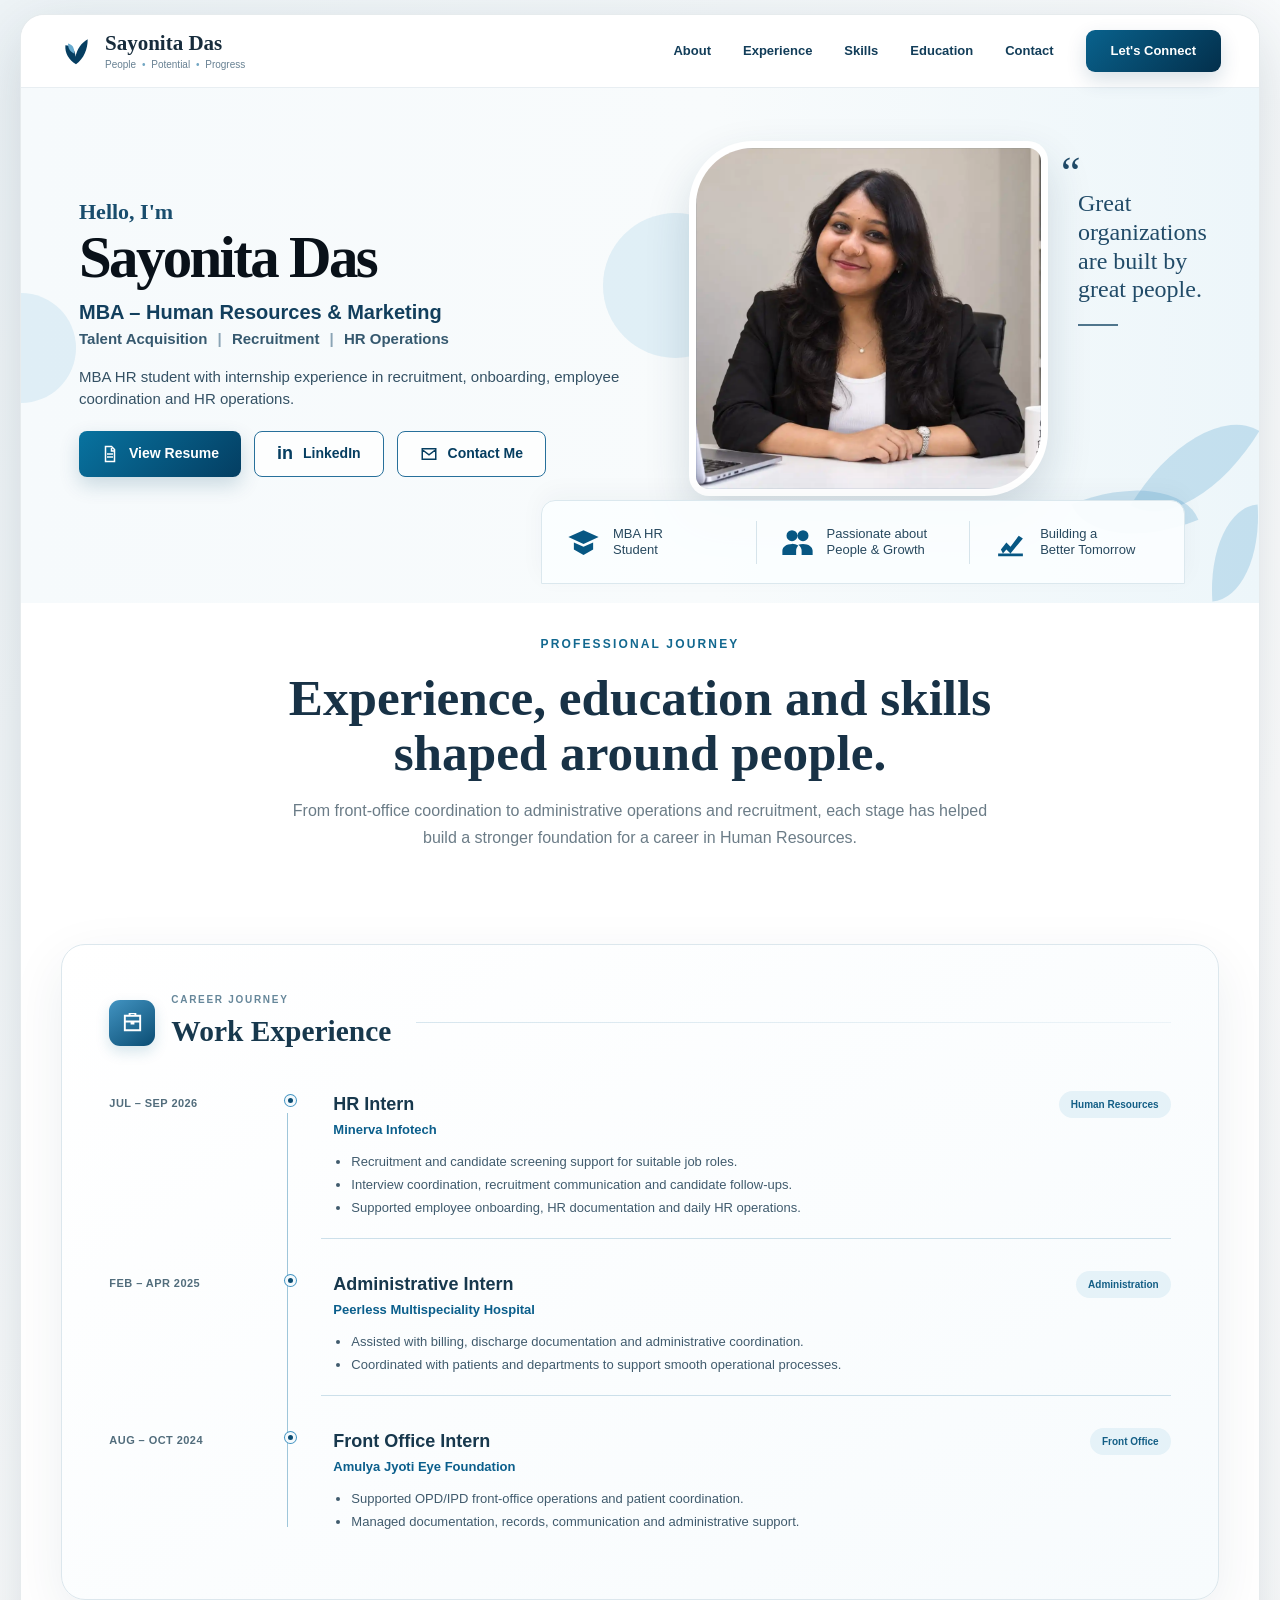
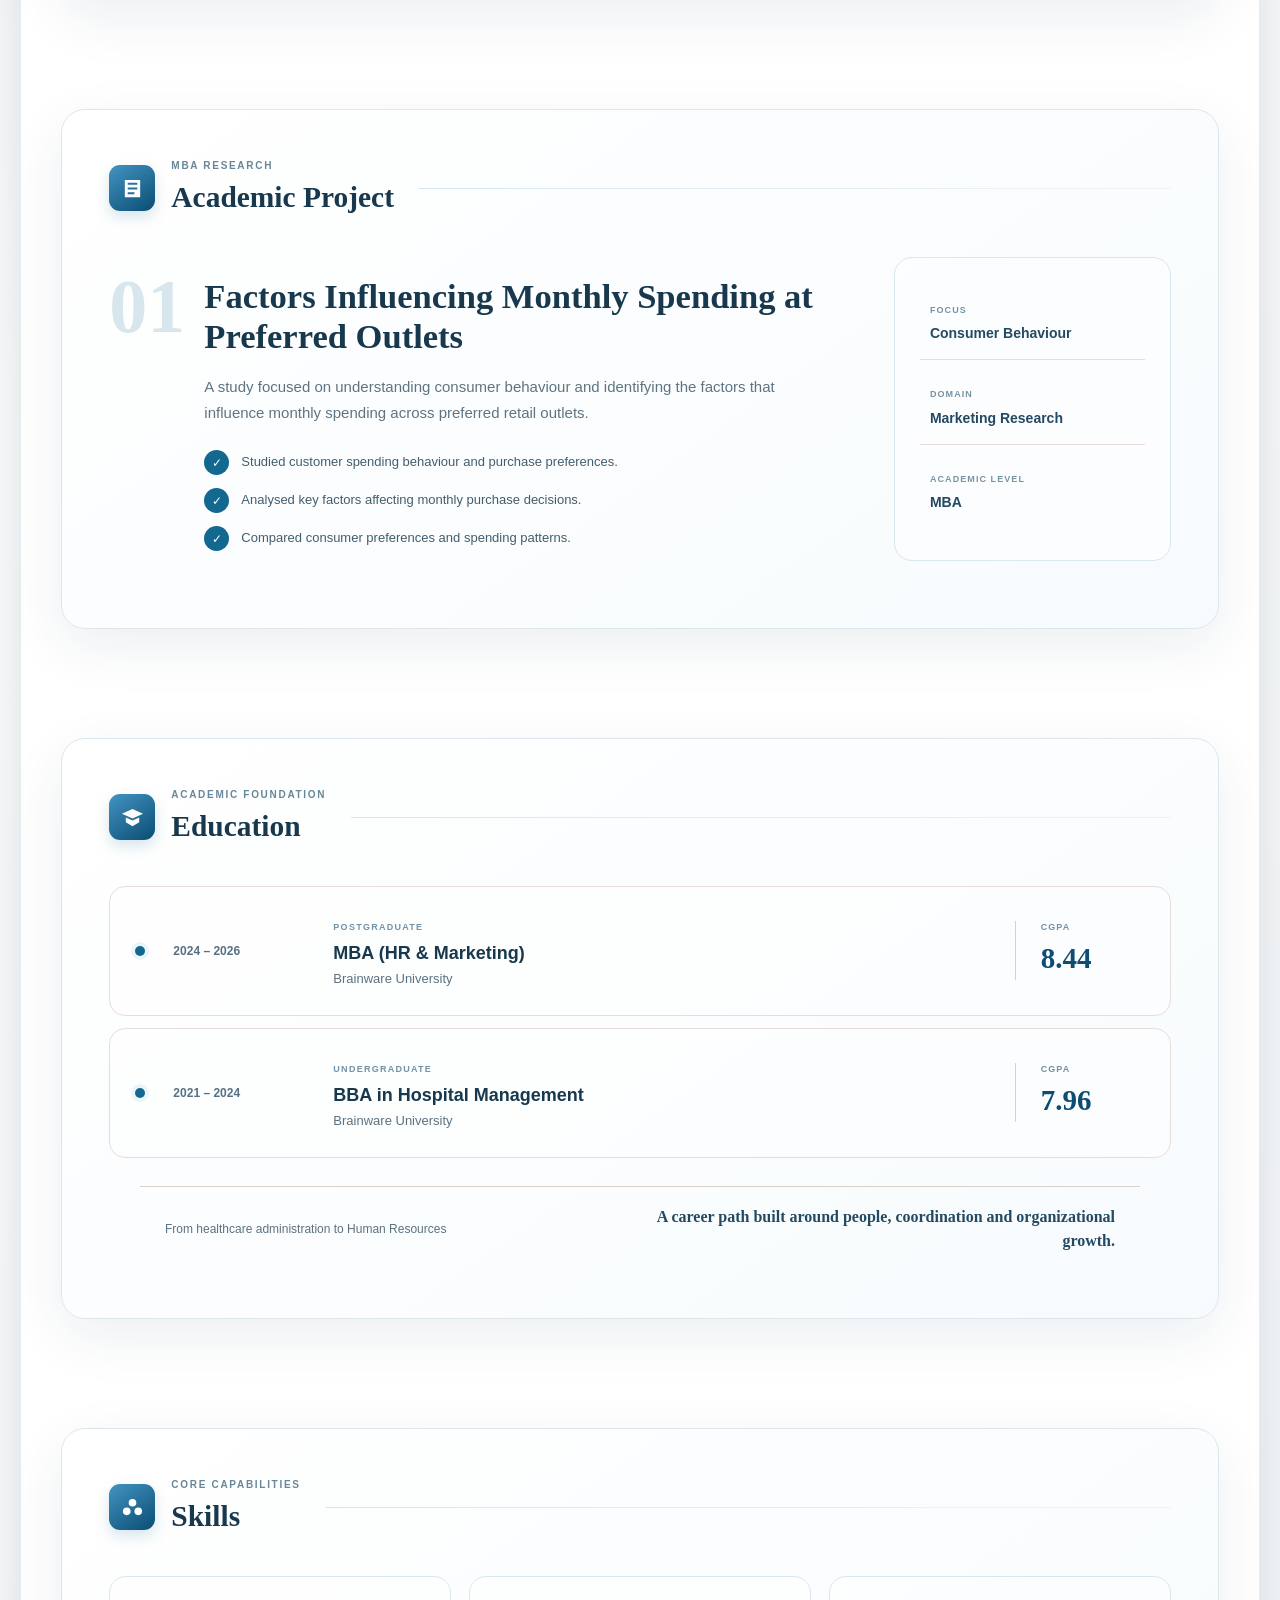
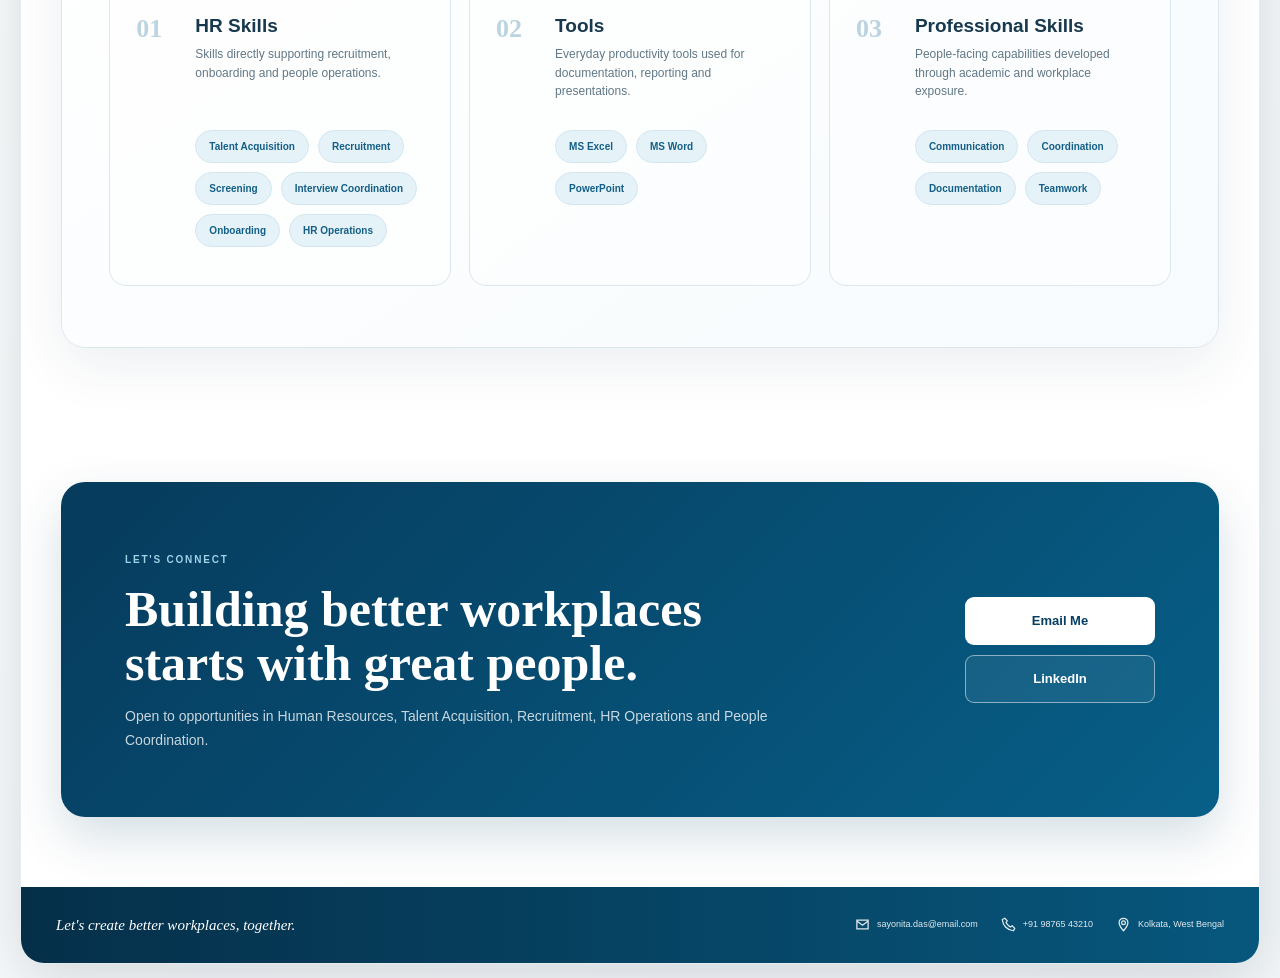
==== index.html @ 83b567db "Initial deployment of Sayonita Das HR portfolio" ====
﻿<!DOCTYPE html>
<html lang="en">

<head>

    <meta charset="UTF-8">

    <meta
        name="viewport"
        content="width=device-width, initial-scale=1.0"
    >

    <title>
        Sayonita Das | Human Resources & Talent Acquisition
    </title>

    <meta
        name="description"
        content="Professional portfolio of Sayonita Das, MBA Human Resources and Marketing student with experience in recruitment, HR operations, administration and front office operations."
    >

    <meta name="theme-color" content="#073b5c">

    <link
        rel="stylesheet"
        href="css/style.css"
    >

    <script
        src="js/script.js"
        defer
    ></script>

</head>


<body>


<a
    href="#main"
    class="skip-link"
>
    Skip to main content
</a>



<div class="site-shell">


    <!-- =====================================================
         HEADER
    ====================================================== -->

    <header class="site-header">

        <div class="header-inner">


            <a
                href="#home"
                class="brand"
                aria-label="Sayonita Das home"
            >

                <span class="brand-logo">

                    <svg
                        viewBox="0 0 64 64"
                        aria-hidden="true"
                    >
                        <path
                            d="M32 57C18 48 11 36 12 21C23 22 31 29 31 43C34 28 42 17 54 10C54 29 47 46 32 57Z"
                            fill="currentColor"
                        />

                        <path
                            d="M29 37C20 33 17 27 17 18C25 20 29 25 29 37Z"
                            fill="#69acd0"
                        />
                    </svg>

                </span>


                <span class="brand-text">

                    <strong>
                        Sayonita Das
                    </strong>

                    <small>
                        People
                        <span>•</span>
                        Potential
                        <span>•</span>
                        Progress
                    </small>

                </span>

            </a>



            <nav
                class="desktop-nav"
                aria-label="Main navigation"
            >

                <a href="#about">
                    About
                </a>

                <a href="#experience">
                    Experience
                </a>

                <a href="#skills">
                    Skills
                </a>

                <a href="#education">
                    Education
                </a>

                <a href="#contact">
                    Contact
                </a>

                <a
                    href="#contact"
                    class="connect-button"
                >
                    Let's Connect
                </a>

            </nav>



            <button
                class="menu-button"
                type="button"
                aria-label="Open menu"
                aria-expanded="false"
                aria-controls="mobile-menu"
            >

                <span></span>
                <span></span>
                <span></span>

            </button>

        </div>



        <nav
            class="mobile-menu"
            id="mobile-menu"
            aria-label="Mobile navigation"
        >

            <a href="#about">
                About
            </a>

            <a href="#experience">
                Experience
            </a>

            <a href="#project">
                Project
            </a>

            <a href="#education">
                Education
            </a>

            <a href="#skills">
                Skills
            </a>

            <a href="#contact">
                Contact
            </a>

        </nav>

    </header>



    <main id="main">


        <!-- =================================================
             HERO
        ================================================== -->

        <section
            class="hero"
            id="home"
        >


            <span class="hero-circle circle-one"></span>
            <span class="hero-circle circle-two"></span>

            <span class="hero-leaf leaf-one"></span>
            <span class="hero-leaf leaf-two"></span>
            <span class="hero-leaf leaf-three"></span>



            <div class="hero-inner">


                <!-- =========================================
                     MOBILE IMAGE
                ========================================== -->

                <div class="mobile-photo-area">

                    <div class="mobile-photo-ring">

                        <img
                            src="assets/images/profile.webp"
                            alt="Sayonita Das"
                            width="420"
                            height="420"
                            fetchpriority="high"
                            decoding="async"
                        >

                    </div>

                </div>



                <!-- =========================================
                     HERO TEXT
                ========================================== -->

                <div
                    class="hero-copy"
                    id="about"
                >

                    <p class="hero-eyebrow">
                        Hello, I'm
                    </p>

                    <h1>
                        Sayonita Das
                    </h1>

                    <p class="hero-role">
                        MBA – Human Resources &amp; Marketing
                    </p>

                    <p class="hero-fields">
                        Talent Acquisition
                        <span>|</span>
                        Recruitment
                        <span>|</span>
                        HR Operations
                    </p>

                    <p class="hero-summary">
                        MBA HR student with internship experience in
                        recruitment, onboarding, employee coordination
                        and HR operations.
                    </p>



                    <div class="hero-buttons">


                        <a
                            href="resume/Sayonita-Das-Resume.pdf"
                            target="_blank"
                            rel="noopener"
                            class="primary-button"
                        >

                            <svg
                                viewBox="0 0 24 24"
                                aria-hidden="true"
                            >
                                <path
                                    d="M6 2h8l4 4v16H6V2Zm8 2v4h4M8 12h8M8 16h8"
                                />
                            </svg>

                            View Resume

                        </a>



                        <a
                            href="https://www.linkedin.com/"
                            target="_blank"
                            rel="noopener noreferrer"
                            class="secondary-button"
                        >

                            <span class="linkedin-symbol">
                                in
                            </span>

                            LinkedIn

                        </a>



                        <a
                            href="mailto:sayonita.das@email.com"
                            class="secondary-button"
                        >

                            <svg
                                viewBox="0 0 24 24"
                                aria-hidden="true"
                            >
                                <path
                                    d="M3 5h18v14H3V5Zm1 2 8 6 8-6"
                                />
                            </svg>

                            Contact Me

                        </a>

                    </div>
                    <!-- Handwritten hero quote removed from the landing section -->

                </div>



                <!-- =========================================
                     DESKTOP PROFILE
                ========================================== -->

                <div class="desktop-photo-area">


                    <div class="photo-decoration"></div>


                    <figure class="desktop-photo-card">

                        <img
                            src="assets/images/profile.webp"
                            alt="Sayonita Das"
                            width="700"
                            height="760"
                            fetchpriority="high"
                            decoding="async"
                        >

                    </figure>


                </div>



                <!-- =========================================
                     QUOTE
                ========================================== -->

                <aside class="hero-quote">

                    <span class="quote-symbol">
                        “
                    </span>

                    <p>
                        Great
                        <br>
                        organizations
                        <br>
                        are built by
                        <br>
                        great people.
                    </p>

                    <span class="quote-rule"></span>

                </aside>


            </div>



            <!-- =============================================
                 HERO VALUE BAR
            ============================================== -->

            <div class="hero-value-bar">


                <div class="hero-value">

                    <span class="hero-value-icon">

                        <svg
                            viewBox="0 0 24 24"
                            aria-hidden="true"
                        >
                            <path
                                d="m12 3-11 5 11 5 11-5-11-5Zm-7 9v5l7 4 7-4v-5l-7 3-7-3Z"
                            />
                        </svg>

                    </span>

                    <span>
                        MBA HR
                        <br>
                        Student
                    </span>

                </div>



                <span class="value-separator"></span>



                <div class="hero-value">

                    <span class="hero-value-icon">

                        <svg
                            viewBox="0 0 24 24"
                            aria-hidden="true"
                        >
                            <path
                                d="M8 11a4 4 0 1 0 0-8 4 4 0 0 0 0 8Zm8 0a4 4 0 1 0 0-8 4 4 0 0 0 0 8ZM8 13c-4 0-7 2-7 5v3h10v-3c0-1.5.6-2.7 1.6-3.8A9 9 0 0 0 8 13Zm8 0c-1.2 0-2.4.2-3.4.6 1.5 1.2 2.4 2.7 2.4 4.4v3h8v-3c0-3-3-5-7-5Z"
                            />
                        </svg>

                    </span>

                    <span>
                        Passionate about
                        <br>
                        People &amp; Growth
                    </span>

                </div>



                <span class="value-separator"></span>



                <div class="hero-value">

                    <span class="hero-value-icon">

                        <svg
                            viewBox="0 0 24 24"
                            aria-hidden="true"
                        >
                            <path
                                d="M3 20h18v2H3v-2Zm2-3 4-5 3 3 6-8 3 2-9 11-3-3-2.5 3L5 17Z"
                            />
                        </svg>

                    </span>

                    <span>
                        Building a
                        <br>
                        Better Tomorrow
                    </span>

                </div>


            </div>


        </section>



        <!-- =================================================
             PROFESSIONAL JOURNEY INTRO
        ================================================== -->

        <section class="journey-intro">

            <span class="journey-kicker">
                PROFESSIONAL JOURNEY
            </span>

            <h2>
                Experience, education and skills
                shaped around people.
            </h2>

            <p>
                From front-office coordination to administrative
                operations and recruitment, each stage has helped
                build a stronger foundation for a career in Human Resources.
            </p>

        </section>



        <!-- =================================================
             WORK EXPERIENCE
        ================================================== -->

        <section
            class="story-section"
            id="experience"
        >

            <article class="resume-component">


                <header class="component-header">


                    <div class="component-heading">

                        <span class="component-icon">

                            <svg
                                viewBox="0 0 24 24"
                                aria-hidden="true"
                            >
                                <path
                                    d="M8 4V2h8v2h5v17H3V4h5Zm2 0h4V3h-4v1Zm-5 6h14V6H5v4Zm0 2v7h14v-7h-5v2h-4v-2H5Z"
                                />
                            </svg>

                        </span>


                        <div>

                            <span class="component-label">
                                CAREER JOURNEY
                            </span>

                            <h2>
                                Work Experience
                            </h2>

                        </div>

                    </div>


                    <span class="component-line"></span>


                </header>



                <div class="experience-timeline">


                    <!-- HR INTERN -->

                    <div class="timeline-entry">


                        <div class="timeline-date">
                            JUL – SEP 2026
                        </div>


                        <span class="timeline-node"></span>


                        <div class="timeline-content">

                            <div class="timeline-role-row">

                                <div>

                                    <h3>
                                        HR Intern
                                    </h3>

                                    <p class="timeline-company">
                                        Minerva Infotech
                                    </p>

                                </div>


                                <span class="timeline-type">
                                    Human Resources
                                </span>

                            </div>


                            <ul>

                                <li>
                                    Recruitment and candidate screening
                                    support for suitable job roles.
                                </li>

                                <li>
                                    Interview coordination, recruitment
                                    communication and candidate follow-ups.
                                </li>

                                <li>
                                    Supported employee onboarding,
                                    HR documentation and daily HR operations.
                                </li>

                            </ul>

                        </div>


                    </div>



                    <!-- ADMIN INTERN -->

                    <div class="timeline-entry">


                        <div class="timeline-date">
                            FEB – APR 2025
                        </div>


                        <span class="timeline-node"></span>


                        <div class="timeline-content">

                            <div class="timeline-role-row">

                                <div>

                                    <h3>
                                        Administrative Intern
                                    </h3>

                                    <p class="timeline-company">
                                        Peerless Multispeciality Hospital
                                    </p>

                                </div>


                                <span class="timeline-type">
                                    Administration
                                </span>

                            </div>


                            <ul>

                                <li>
                                    Assisted with billing, discharge
                                    documentation and administrative coordination.
                                </li>

                                <li>
                                    Coordinated with patients and departments
                                    to support smooth operational processes.
                                </li>

                            </ul>

                        </div>


                    </div>



                    <!-- FRONT OFFICE -->

                    <div class="timeline-entry">


                        <div class="timeline-date">
                            AUG – OCT 2024
                        </div>


                        <span class="timeline-node"></span>


                        <div class="timeline-content">

                            <div class="timeline-role-row">

                                <div>

                                    <h3>
                                        Front Office Intern
                                    </h3>

                                    <p class="timeline-company">
                                        Amulya Jyoti Eye Foundation
                                    </p>

                                </div>


                                <span class="timeline-type">
                                    Front Office
                                </span>

                            </div>


                            <ul>

                                <li>
                                    Supported OPD/IPD front-office
                                    operations and patient coordination.
                                </li>

                                <li>
                                    Managed documentation, records,
                                    communication and administrative support.
                                </li>

                            </ul>

                        </div>


                    </div>


                </div>


            </article>

        </section>



        <!-- =================================================
             ACADEMIC PROJECT
        ================================================== -->

        <section
            class="story-section project-story"
            id="project"
        >

            <article class="resume-component">


                <header class="component-header">


                    <div class="component-heading">

                        <span class="component-icon">

                            <svg
                                viewBox="0 0 24 24"
                                aria-hidden="true"
                            >
                                <path
                                    d="M4 3h16v18H4V3Zm3 3v2h10V6H7Zm0 5v2h10v-2H7Zm0 5v2h7v-2H7Z"
                                />
                            </svg>

                        </span>


                        <div>

                            <span class="component-label">
                                MBA RESEARCH
                            </span>

                            <h2>
                                Academic Project
                            </h2>

                        </div>

                    </div>


                    <span class="component-line"></span>


                </header>



                <div class="project-layout">


                    <div class="project-main">

                        <span class="project-number">
                            01
                        </span>

                        <h3>
                            Factors Influencing Monthly Spending
                            at Preferred Outlets
                        </h3>

                        <p class="project-description">
                            A study focused on understanding consumer
                            behaviour and identifying the factors that
                            influence monthly spending across preferred
                            retail outlets.
                        </p>


                        <div class="project-points">

                            <div>

                                <span class="project-check">
                                    ✓
                                </span>

                                <p>
                                    Studied customer spending behaviour
                                    and purchase preferences.
                                </p>

                            </div>


                            <div>

                                <span class="project-check">
                                    ✓
                                </span>

                                <p>
                                    Analysed key factors affecting
                                    monthly purchase decisions.
                                </p>

                            </div>


                            <div>

                                <span class="project-check">
                                    ✓
                                </span>

                                <p>
                                    Compared consumer preferences
                                    and spending patterns.
                                </p>

                            </div>

                        </div>

                    </div>



                    <aside class="project-sidebar">


                        <div class="project-meta">

                            <span>
                                Focus
                            </span>

                            <strong>
                                Consumer Behaviour
                            </strong>

                        </div>


                        <div class="project-meta">

                            <span>
                                Domain
                            </span>

                            <strong>
                                Marketing Research
                            </strong>

                        </div>


                        <div class="project-meta">

                            <span>
                                Academic Level
                            </span>

                            <strong>
                                MBA
                            </strong>

                        </div>


                    </aside>


                </div>


            </article>

        </section>



        <!-- =================================================
             EDUCATION
        ================================================== -->

        <section
            class="story-section education-story"
            id="education"
        >

            <article class="resume-component">


                <header class="component-header">


                    <div class="component-heading">

                        <span class="component-icon">

                            <svg
                                viewBox="0 0 24 24"
                                aria-hidden="true"
                            >
                                <path
                                    d="m12 3-11 5 11 5 11-5-11-5ZM5 12v5l7 4 7-4v-5l-7 3-7-3Z"
                                />
                            </svg>

                        </span>


                        <div>

                            <span class="component-label">
                                ACADEMIC FOUNDATION
                            </span>

                            <h2>
                                Education
                            </h2>

                        </div>

                    </div>


                    <span class="component-line"></span>


                </header>



                <div class="education-list">


                    <article class="education-item">


                        <span class="education-dot"></span>


                        <div class="education-year">
                            2024 – 2026
                        </div>


                        <div class="education-main">

                            <span class="education-level">
                                POSTGRADUATE
                            </span>

                            <h3>
                                MBA (HR &amp; Marketing)
                            </h3>

                            <p>
                                Brainware University
                            </p>

                        </div>


                        <div class="education-result">

                            <span>
                                CGPA
                            </span>

                            <strong>
                                8.44
                            </strong>

                        </div>


                    </article>



                    <article class="education-item">


                        <span class="education-dot"></span>


                        <div class="education-year">
                            2021 – 2024
                        </div>


                        <div class="education-main">

                            <span class="education-level">
                                UNDERGRADUATE
                            </span>

                            <h3>
                                BBA in Hospital Management
                            </h3>

                            <p>
                                Brainware University
                            </p>

                        </div>


                        <div class="education-result">

                            <span>
                                CGPA
                            </span>

                            <strong>
                                7.96
                            </strong>

                        </div>


                    </article>


                </div>



                <div class="education-message">

                    <span>
                        From healthcare administration to Human Resources
                    </span>

                    <strong>
                        A career path built around people,
                        coordination and organizational growth.
                    </strong>

                </div>


            </article>

        </section>



        <!-- =================================================
             SKILLS
        ================================================== -->

        <section
            class="story-section skills-story"
            id="skills"
        >

            <article class="resume-component">


                <header class="component-header">


                    <div class="component-heading">

                        <span class="component-icon">

                            <svg
                                viewBox="0 0 24 24"
                                aria-hidden="true"
                            >
                                <path
                                    d="M12 3a4 4 0 1 0 0 8 4 4 0 0 0 0-8ZM6 12a4 4 0 1 0 0 8 4 4 0 0 0 0-8Zm12 0a4 4 0 1 0 0 8 4 4 0 0 0 0-8Z"
                                />
                            </svg>

                        </span>


                        <div>

                            <span class="component-label">
                                CORE CAPABILITIES
                            </span>

                            <h2>
                                Skills
                            </h2>

                        </div>

                    </div>


                    <span class="component-line"></span>


                </header>



                <div class="skills-component-grid">


                    <!-- HR SKILLS -->

                    <article class="skill-group">

                        <span class="skill-number">
                            01
                        </span>

                        <div>

                            <h3>
                                HR Skills
                            </h3>

                            <p>
                                Skills directly supporting recruitment,
                                onboarding and people operations.
                            </p>


                            <div class="skill-pills">

                                <span>
                                    Talent Acquisition
                                </span>

                                <span>
                                    Recruitment
                                </span>

                                <span>
                                    Screening
                                </span>

                                <span>
                                    Interview Coordination
                                </span>

                                <span>
                                    Onboarding
                                </span>

                                <span>
                                    HR Operations
                                </span>

                            </div>

                        </div>

                    </article>



                    <!-- TOOLS -->

                    <article class="skill-group">

                        <span class="skill-number">
                            02
                        </span>

                        <div>

                            <h3>
                                Tools
                            </h3>

                            <p>
                                Everyday productivity tools used for
                                documentation, reporting and presentations.
                            </p>


                            <div class="skill-pills">

                                <span>
                                    MS Excel
                                </span>

                                <span>
                                    MS Word
                                </span>

                                <span>
                                    PowerPoint
                                </span>

                            </div>

                        </div>

                    </article>



                    <!-- PROFESSIONAL -->

                    <article class="skill-group">

                        <span class="skill-number">
                            03
                        </span>

                        <div>

                            <h3>
                                Professional Skills
                            </h3>

                            <p>
                                People-facing capabilities developed
                                through academic and workplace exposure.
                            </p>


                            <div class="skill-pills">

                                <span>
                                    Communication
                                </span>

                                <span>
                                    Coordination
                                </span>

                                <span>
                                    Documentation
                                </span>

                                <span>
                                    Teamwork
                                </span>

                            </div>

                        </div>

                    </article>


                </div>


            </article>

        </section>



        <!-- =================================================
             CERTIFICATION
        ================================================== -->

        
        <!-- CERTIFICATION SECTION TEMPORARILY DISABLED
<section
            class="story-section certification-story"
            id="certification"
        >

            <article class="resume-component">


                <header class="component-header">


                    <div class="component-heading">

                        <span class="component-icon">

                            <svg
                                viewBox="0 0 24 24"
                                aria-hidden="true"
                            >
                                <path
                                    d="m12 2 3 2 4-.2.8 3.8L22 10l-2.2 2.4.2 3.8-3.8.8L14 19l-2 3-2-3-2.2-2-3.8-.8.2-3.8L2 10l2.2-2.4.8-3.8L9 4l3-2Zm0 5a4 4 0 1 0 0 8 4 4 0 0 0 0-8Z"
                                />
                            </svg>

                        </span>


                        <div>

                            <span class="component-label">
                                CONTINUOUS LEARNING
                            </span>

                            <h2>
                                Certification
                            </h2>

                        </div>

                    </div>


                    <span class="component-line"></span>


                </header>



                <div class="certificate-content">


                    <div class="certificate-symbol">
                        ✓
                    </div>


                    <div>

                        <span class="certificate-category">
                            PROFESSIONAL CERTIFICATION
                        </span>

                        <h3>
                            Introduction to Digital Health
                            and Telemedicine
                        </h3>

                        <p>
                            Completed a certification course focused on
                            digital healthcare, telemedicine and its role
                            in modern healthcare delivery.
                        </p>

                    </div>


                </div>


            </article>

        </section>
        -->



        <!-- =================================================
             CONTACT
        ================================================== -->

        <section
            class="contact-section"
            id="contact"
        >


            <div class="contact-inner">


                <div class="contact-copy">

                    <span class="contact-label">
                        LET'S CONNECT
                    </span>

                    <h2>
                        Building better workplaces
                        starts with great people.
                    </h2>

                    <p>
                        Open to opportunities in Human Resources,
                        Talent Acquisition, Recruitment,
                        HR Operations and People Coordination.
                    </p>

                </div>



                <div class="contact-actions">


                    <a
                        href="mailto:sayonita.das@email.com"
                        class="contact-button"
                    >
                        Email Me
                    </a>


                    <a
                        href="https://www.linkedin.com/"
                        target="_blank"
                        rel="noopener noreferrer"
                        class="contact-button contact-button-outline"
                    >
                        LinkedIn
                    </a>


                </div>


            </div>


        </section>


    </main>



    <!-- =====================================================
         FOOTER
    ====================================================== -->

    <footer class="site-footer">


        <div class="footer-inner">


            <p class="footer-signature">
                Let's create better workplaces, together.
            </p>



            <div class="footer-contact">


                <a href="mailto:sayonita.das@email.com">

                    <svg
                        viewBox="0 0 24 24"
                        aria-hidden="true"
                    >
                        <path
                            d="M3 5h18v14H3V5Zm1 2 8 6 8-6"
                        />
                    </svg>

                    sayonita.das@email.com

                </a>



                <a href="tel:+919876543210">

                    <svg
                        viewBox="0 0 24 24"
                        aria-hidden="true"
                    >
                        <path
                            d="M6 2 10 6 8 9c2 3 4 5 7 7l3-2 4 4-2 4C10 21 3 14 2 4l4-2Z"
                        />
                    </svg>

                    +91 98765 43210

                </a>



                <span>

                    <svg
                        viewBox="0 0 24 24"
                        aria-hidden="true"
                    >
                        <path
                            d="M12 2a7 7 0 0 0-7 7c0 5 7 13 7 13s7-8 7-13a7 7 0 0 0-7-7Zm0 10a3 3 0 1 1 0-6 3 3 0 0 1 0 6Z"
                        />
                    </svg>

                    Kolkata, West Bengal

                </span>


            </div>


        </div>


    </footer>



    <!-- =====================================================
         MOBILE BOTTOM NAVIGATION
    ====================================================== -->

    <nav
        class="mobile-bottom-nav"
        aria-label="Mobile quick navigation"
    >


        <a
            href="#home"
            class="bottom-link active"
        >

            <svg
                viewBox="0 0 24 24"
                aria-hidden="true"
            >
                <path
                    d="m12 3-10 9h3v9h5v-6h4v6h5v-9h3L12 3Z"
                />
            </svg>

            <span>
                Home
            </span>

        </a>



        <a
            href="#experience"
            class="bottom-link"
        >

            <svg
                viewBox="0 0 24 24"
                aria-hidden="true"
            >
                <path
                    d="M8 4V2h8v2h5v17H3V4h5Z"
                />
            </svg>

            <span>
                Experience
            </span>

        </a>



        <a
            href="#skills"
            class="bottom-link"
        >

            <svg
                viewBox="0 0 24 24"
                aria-hidden="true"
            >
                <path
                    d="M12 3a4 4 0 1 0 0 8 4 4 0 0 0 0-8ZM5 13a4 4 0 1 0 0 8 4 4 0 0 0 0-8Zm14 0a4 4 0 1 0 0 8 4 4 0 0 0 0-8Z"
                />
            </svg>

            <span>
                Skills
            </span>

        </a>



        <a
            href="#education"
            class="bottom-link"
        >

            <svg
                viewBox="0 0 24 24"
                aria-hidden="true"
            >
                <path
                    d="m12 3-11 5 11 5 11-5-11-5ZM5 12v5l7 4 7-4v-5"
                />
            </svg>

            <span>
                Education
            </span>

        </a>



        <a
            href="#contact"
            class="bottom-link"
        >

            <svg
                viewBox="0 0 24 24"
                aria-hidden="true"
            >
                <path
                    d="M6 2 10 6 8 9c2 3 4 5 7 7l3-2 4 4-2 4C10 21 3 14 2 4l4-2Z"
                />
            </svg>

            <span>
                Contact
            </span>

        </a>


    </nav>


</div>


</body>

</html>
---- css/style.css ----
﻿/* ==========================================================
   SAYONITA DAS
   HR PORTFOLIO - REDESIGN V2
========================================================== */


/* ==========================================================
   VARIABLES
========================================================== */

:root {

    --navy-950: #032f4b;
    --navy-900: #063e61;
    --navy-800: #075783;
    --navy-700: #0b6d9c;

    --blue-500: #48a0ca;
    --blue-300: #9ccde3;
    --blue-200: #cce4ef;
    --blue-100: #eaf5fa;

    --wine-700: #0b4d73;
    --wine-600: #12688f;
    --wine-500: #4294c2;
    --wine-100: #e8f3f9;

    --cream: #ffffff;
    --cream-dark: #f7fbfd;

    --white: #ffffff;

    --ink: #102434;
    --text: #304a5d;
    --muted: #6e808c;

    --border: #dbe6ec;

    --shadow:
        0 12px 36px
        rgba(20, 50, 69, 0.08);

    --component-shadow:
        0 18px 55px
        rgba(16, 57, 82, 0.08);

    --page-width: 1480px;

    --transition: 180ms ease;
}


/* ==========================================================
   RESET
========================================================== */

*,
*::before,
*::after {
    box-sizing: border-box;
}

html {
    scroll-behavior: smooth;
    scroll-padding-top: 90px;
}

body {

    margin: 0;

    color: var(--text);

    background:
        linear-gradient(
            135deg,
            #eef4f7,
            #ffffff 38%,
            #f5f8fa
        );

    font-family:
        -apple-system,
        BlinkMacSystemFont,
        "Segoe UI",
        Roboto,
        Helvetica,
        Arial,
        sans-serif;

    line-height: 1.5;

    -webkit-font-smoothing: antialiased;
    text-rendering: optimizeLegibility;
}

img {
    display: block;
    max-width: 100%;
}

svg {
    display: block;
}

a {
    color: inherit;
    text-decoration: none;
}

button,
input,
textarea {
    font: inherit;
}

::selection {
    background: var(--navy-900);
    color: white;
}


/* ==========================================================
   ACCESSIBILITY
========================================================== */

.skip-link {

    position: fixed;

    top: 10px;
    left: 10px;

    z-index: 9999;

    padding: 10px 15px;

    color: white;
    background: var(--navy-950);

    border-radius: 8px;

    transform: translateY(-150%);
}

.skip-link:focus {
    transform: translateY(0);
}

:focus-visible {

    outline:
        3px solid
        #5eb5db;

    outline-offset: 3px;
}


/* ==========================================================
   SITE SHELL
========================================================== */

.site-shell {

    width:
        min(
            calc(100% - 40px),
            1540px
        );

    margin: 14px auto;

    overflow: hidden;

    background: white;

    border:
        1px solid
        rgba(55, 88, 107, 0.12);

    border-radius: 24px;

    box-shadow:
        0 18px 65px
        rgba(12, 39, 56, 0.16);
}


/* ==========================================================
   HEADER
========================================================== */

.site-header {

    position: sticky;

    top: 0;

    z-index: 1000;

    background:
        rgba(255, 255, 255, 0.96);

    border-bottom:
        1px solid #e8eef2;

    backdrop-filter: blur(12px);
}

.header-inner {

    width:
        min(
            calc(100% - 76px),
            var(--page-width)
        );

    min-height: 72px;

    margin: auto;

    display: flex;

    align-items: center;

    justify-content: space-between;

    gap: 30px;
}

.brand {

    display: inline-flex;

    align-items: center;

    gap: 12px;
}

.brand-logo {

    width: 34px;
    height: 34px;

    color: var(--navy-900);
}

.brand-logo svg {

    width: 100%;
    height: 100%;
}

.brand-text {

    display: grid;

    line-height: 1.1;
}

.brand-text strong {

    color: #172c3c;

    font-family:
        Georgia,
        "Times New Roman",
        serif;

    font-size: 21px;
}

.brand-text small {

    margin-top: 4px;

    color: #678092;

    font-size: 10px;
}

.brand-text small span {

    padding: 0 3px;

    color: #73a7c3;
}

.desktop-nav {

    display: flex;

    align-items: center;

    gap:
        clamp(
            22px,
            2.5vw,
            42px
        );
}

.desktop-nav a {

    color: #123d59;

    font-size: 13px;

    font-weight: 700;
}

.desktop-nav a:hover {

    color: var(--blue-500);
}

.desktop-nav .connect-button {

    padding: 11px 25px;

    color: white;

    background:
        linear-gradient(
            135deg,
            #09628d,
            var(--navy-950)
        );

    border-radius: 9px;

    box-shadow:
        0 8px 20px
        rgba(7, 65, 99, 0.16);
}

.desktop-nav .connect-button:hover {
    color: white;
}

.menu-button {

    display: none;

    width: 44px;
    height: 44px;

    padding: 0;

    align-items: center;

    justify-content: center;

    flex-direction: column;

    gap: 5px;

    cursor: pointer;

    border: 0;

    background: transparent;
}

.menu-button span {

    width: 25px;
    height: 2px;

    border-radius: 30px;

    background: var(--navy-950);

    transition: var(--transition);
}

.menu-button.active span:nth-child(1) {

    transform:
        translateY(7px)
        rotate(45deg);
}

.menu-button.active span:nth-child(2) {

    opacity: 0;
}

.menu-button.active span:nth-child(3) {

    transform:
        translateY(-7px)
        rotate(-45deg);
}

.mobile-menu {

    display: none;
}


/* ==========================================================
   HERO
========================================================== */

.hero {

    position: relative;

    isolation: isolate;

    min-height: 540px;

    overflow: hidden;

    background:
        linear-gradient(
            90deg,
            #f6fafc 0%,
            #f8fbfc 56%,
            #edf6fa 100%
        );
}

.hero-inner {

    position: relative;

    z-index: 5;

    width:
        min(
            calc(100% - 92px),
            var(--page-width)
        );

    min-height: 460px;

    margin: auto;

    display: grid;

    grid-template-columns:
        minmax(520px, 1.25fr)
        minmax(340px, 0.72fr)
        minmax(165px, 0.28fr);

    align-items: center;
}


/* ==========================================================
   HERO DECORATIONS
========================================================== */

.hero-circle {

    position: absolute;

    display: block;

    border-radius: 50%;

    background:
        rgba(110, 178, 214, 0.17);
}

.circle-one {

    width: 110px;
    height: 110px;

    left: -55px;
    top: 205px;
}

.circle-two {

    width: 145px;
    height: 145px;

    left: 47%;
    top: 125px;
}

.hero-leaf {

    position: absolute;

    width: 72px;
    height: 130px;

    z-index: 1;

    border-radius:
        100% 0 100% 0;

    background:
        rgba(95, 166, 205, 0.29);

    pointer-events: none;
}

.leaf-one {

    right: 28px;
    bottom: 70px;

    transform: rotate(31deg);
}

.leaf-two {

    right: 88px;
    bottom: 26px;

    transform:
        rotate(68deg)
        scale(0.86);
}

.leaf-three {

    right: -12px;
    bottom: -15px;

    transform:
        rotate(-4deg)
        scale(0.72);
}


/* ==========================================================
   HERO COPY
========================================================== */

.hero-copy {

    position: relative;

    z-index: 5;

    padding:
        40px 40px
        60px 12px;
}

.hero-eyebrow {

    margin: 0;

    color: #194d6d;

    font-family:
        Georgia,
        "Times New Roman",
        serif;

    font-size: 22px;

    font-weight: 600;
}

.hero-copy h1 {

    margin:
        1px 0
        4px;

    color: #091119;

    font-family:
        Georgia,
        "Times New Roman",
        serif;

    font-size:
        clamp(
            54px,
            4.6vw,
            72px
        );

    line-height: 0.98;

    letter-spacing: -0.045em;
}

.hero-role {

    margin: 10px 0 0;

    color: #123f5d;

    font-size:
        clamp(
            20px,
            1.5vw,
            26px
        );

    font-weight: 780;
}

.hero-fields {

    margin: 1px 0 0;

    color: #36596f;

    font-size: 15px;

    font-weight: 650;
}

.hero-fields span {

    padding: 0 6px;

    color: #8aa4b5;
}

.hero-summary {

    max-width: 610px;

    margin:
        15px 0
        20px;

    color: #345164;

    font-size: 15px;
}

.hero-buttons {

    display: flex;

    flex-wrap: wrap;

    gap: 13px;
}

.primary-button,
.secondary-button {

    min-height: 46px;

    padding:
        0 22px;

    display: inline-flex;

    align-items: center;

    justify-content: center;

    gap: 10px;

    border-radius: 8px;

    font-size: 14px;

    font-weight: 750;

    transition:
        transform var(--transition),
        box-shadow var(--transition),
        background var(--transition);
}

.primary-button {

    color: white;

    background:
        linear-gradient(
            135deg,
            #0873a0,
            #043e62
        );

    box-shadow:
        0 8px 20px
        rgba(7, 74, 108, 0.19);
}

.secondary-button {

    color: var(--navy-900);

    background:
        rgba(255, 255, 255, 0.75);

    border:
        1.7px solid
        #27709b;
}

.primary-button:hover,
.secondary-button:hover {

    transform: translateY(-2px);
}

.primary-button svg,
.secondary-button svg {

    width: 18px;
    height: 18px;

    fill: none;

    stroke: currentColor;

    stroke-width: 2;
}

.linkedin-symbol {

    font-family:
        Arial,
        sans-serif;

    font-size: 18px;

    font-weight: 900;
}

.hero-note {

    position: absolute;

    left: -40px;

    bottom: -42px;

    color: #355d75;

    font-family:
        "Segoe Print",
        "Bradley Hand",
        cursive;

    font-size: 19px;

    font-style: italic;

    line-height: 1.04;

    transform: rotate(-5deg);
}

.hero-note i {

    display: block;

    width: 48px;
    height: 2px;

    margin:
        7px 0
        0 105px;

    background: #466b81;

    transform: rotate(-5deg);
}


/* ==========================================================
   DESKTOP PHOTO
========================================================== */

.desktop-photo-area {

    position: relative;

    height: 385px;

    display: flex;

    align-items: center;

    justify-content: center;
}

.photo-decoration {

    position: absolute;

    width: 330px;
    height: 330px;

    border-radius: 50%;

    background:
        rgba(148, 198, 220, 0.18);
}

.desktop-photo-card {

    position: relative;

    z-index: 3;

    width:
        min(
            100%,
            390px
        );

    height: 355px;

    margin: 0;

    overflow: hidden;

    border:
        7px solid
        rgba(255, 255, 255, 0.72);

    border-radius:
        64px
        20px
        64px
        20px;

    background: white;

    box-shadow:
        0 20px 45px
        rgba(16, 57, 82, 0.16);
}

.desktop-photo-card::after {

    content: "";

    position: absolute;

    inset: 0;

    pointer-events: none;

    box-shadow:
        inset 0 0 0 1px
        rgba(15, 71, 101, 0.08);
}

.desktop-photo-card img {

    width: 100%;
    height: 100%;

    object-fit: cover;

    object-position:
        center 30%;
}


/* ==========================================================
   HERO QUOTE
========================================================== */

.hero-quote {

    align-self: stretch;

    padding:
        52px 0
        20px 30px;

    color: #214b68;
}

.quote-symbol {

    display: block;

    margin-left: -17px;

    margin-bottom: -17px;

    font-family:
        Georgia,
        serif;

    font-size: 44px;
}

.hero-quote p {

    margin: 0;

    font-family:
        Georgia,
        "Times New Roman",
        serif;

    font-size: 24px;

    line-height: 1.2;
}

.quote-rule {

    display: block;

    width: 40px;
    height: 2px;

    margin-top: 20px;

    background: #50768d;
}

.mobile-photo-area {

    display: none;
}


/* ==========================================================
   HERO VALUE BAR
========================================================== */

.hero-value-bar {

    position: relative;

    z-index: 10;

    width:
        min(
            720px,
            52%
        );

    min-height: 84px;

    margin:
        -48px 6%
        0 auto;

    padding:
        15px 25px;

    display: flex;

    align-items: center;

    justify-content: center;

    gap: 24px;

    background:
        rgba(251, 254, 255, 0.94);

    border:
        1px solid #dbe8ee;

    border-radius:
        14px 14px
        0 0;

    box-shadow:
        0 -7px 25px
        rgba(25, 61, 84, 0.04);
}

.hero-value {

    flex: 1;

    display: flex;

    align-items: center;

    gap: 13px;

    color: #27485e;

    font-size: 13px;

    line-height: 1.25;
}

.hero-value-icon {

    flex:
        0 0
        33px;

    width: 33px;
    height: 33px;

    color: var(--navy-800);
}

.hero-value-icon svg {

    width: 100%;
    height: 100%;

    fill: currentColor;
}

.value-separator {

    width: 1px;
    height: 43px;

    background: #d6e4eb;
}


/* ==========================================================
   JOURNEY INTRO
========================================================== */

.journey-intro {

    max-width: 950px;

    margin: auto;

    padding:
        85px 30px
        55px;

    text-align: center;
}

.journey-kicker {

    color: var(--wine-600);

    font-size: 12px;

    font-weight: 800;

    letter-spacing: 0.18em;
}

.journey-intro h2 {

    max-width: 770px;

    margin:
        15px auto
        16px;

    color: #183246;

    font-family:
        Georgia,
        "Times New Roman",
        serif;

    font-size:
        clamp(
            34px,
            4vw,
            52px
        );

    line-height: 1.08;
}

.journey-intro p {

    max-width: 720px;

    margin: auto;

    color: #6b7c87;

    font-size: 16px;

    line-height: 1.7;
}


/* ==========================================================
   LARGE SCROLLING STORY SECTIONS
========================================================== */

.story-section {

    width:
        min(
            calc(100% - 80px),
            1450px
        );

    min-height:
        clamp(
            560px,
            72vh,
            780px
        );

    margin: 0 auto;

    padding:
        45px 0;

    display: flex;

    align-items: center;

    scroll-margin-top: 90px;
}

.resume-component {

    width: 100%;

    min-height: 520px;

    padding:
        clamp(
            28px,
            3.7vw,
            58px
        );

    background:
        linear-gradient(
            145deg,
            #ffffff 0%,
            #f7fbfd 100%
        );

    border:
        1px solid
        #dce7ed;

    border-radius: 24px;

    box-shadow:
        var(--component-shadow);
}


/* ==========================================================
   COMPONENT HEADER
========================================================== */

.component-header {

    display: flex;

    align-items: center;

    gap: 25px;

    margin-bottom: 38px;
}

.component-heading {

    flex:
        0 0 auto;

    display: flex;

    align-items: center;

    gap: 16px;
}

.component-icon {

    width: 46px;
    height: 46px;

    display: grid;

    place-items: center;

    color: white;

    background:
        linear-gradient(
            145deg,
            var(--wine-500),
            var(--wine-700)
        );

    border-radius: 11px;

    box-shadow:
        0 6px 14px
        rgba(18, 104, 143, 0.17);
}

.component-icon svg {

    width: 23px;
    height: 23px;

    fill: currentColor;
}

.component-label {

    display: block;

    margin-bottom: 2px;

    color: #66879a;

    font-size: 10px;

    font-weight: 800;

    letter-spacing: 0.17em;
}

.component-heading h2 {

    margin: 0;

    color: #17384d;

    font-family:
        Georgia,
        "Times New Roman",
        serif;

    font-size:
        clamp(
            27px,
            2.3vw,
            38px
        );
}

.component-line {

    flex: 1;

    height: 1px;

    background:
        linear-gradient(
            90deg,
            #d7e6ee,
            rgba(192, 217, 230, 0.25)
        );
}


/* ==========================================================
   WORK EXPERIENCE TIMELINE
========================================================== */

.experience-timeline {

    position: relative;

    max-width: 1230px;

    margin: auto;
}

.experience-timeline::before {

    content: "";

    position: absolute;

    left: 178px;

    top: 22px;
    bottom: 25px;

    width: 1px;

    background: #9fc6da;
}

.timeline-entry {

    position: relative;

    display: grid;

    grid-template-columns:
        150px 30px 1fr;

    gap: 16px;

    padding:
        0 0 32px;
}

.timeline-entry:last-child {

    padding-bottom: 0;
}

.timeline-date {

    padding-top: 4px;

    color: #526d7c;

    font-size: 11px;

    font-weight: 800;

    letter-spacing: 0.04em;
}

.timeline-node {

    position: relative;

    z-index: 3;

    width: 11px;
    height: 11px;

    margin:
        4px auto
        0;

    border:
        3px solid
        #f4f9fc;

    border-radius: 50%;

    background: var(--wine-700);

    box-shadow:
        0 0 0 1px
        var(--wine-500);
}

.timeline-content {

    padding:
        0 0
        20px 12px;

    border-bottom:
        1px solid
        rgba(166, 201, 219, 0.55);
}

.timeline-entry:last-child
.timeline-content {

    border-bottom: 0;
}

.timeline-role-row {

    display: flex;

    align-items: flex-start;

    justify-content: space-between;

    gap: 25px;
}

.timeline-content h3 {

    margin: 0;

    color: #17384d;

    font-size: 18px;
}

.timeline-company {

    margin:
        2px 0
        0;

    color: #0b5f8c;

    font-size: 13px;

    font-weight: 650;
}

.timeline-type {

    flex: 0 0 auto;

    padding:
        6px 12px;

    color: #145f86;

    background: #e5f2f8;

    border-radius: 999px;

    font-size: 10px;

    font-weight: 750;
}

.timeline-content ul {

    margin:
        12px 0
        0;

    padding-left: 18px;

    color: #405b6d;

    font-size: 13px;

    line-height: 1.55;
}

.timeline-content li + li {

    margin-top: 3px;
}


/* ==========================================================
   PROJECT
========================================================== */

.project-layout {

    display: grid;

    grid-template-columns:
        1.45fr 0.55fr;

    gap: 55px;

    align-items: stretch;
}

.project-main {

    position: relative;

    padding:
        20px 10px
        10px 95px;
}

.project-number {

    position: absolute;

    left: 0;
    top: 11px;

    color:
        rgba(
            18,
            104,
            143,
            0.16
        );

    font-family:
        Georgia,
        serif;

    font-size: 76px;

    font-weight: 700;

    line-height: 1;
}

.project-main h3 {

    max-width: 720px;

    margin: 0;

    color: #17384d;

    font-family:
        Georgia,
        "Times New Roman",
        serif;

    font-size:
        clamp(
            27px,
            2.7vw,
            42px
        );

    line-height: 1.15;
}

.project-description {

    max-width: 770px;

    margin:
        18px 0
        25px;

    color: #5f7482;

    font-size: 15px;

    line-height: 1.7;
}

.project-points {

    display: grid;

    gap: 13px;
}

.project-points > div {

    display: flex;

    align-items: flex-start;

    gap: 12px;
}

.project-check {

    flex:
        0 0
        25px;

    width: 25px;
    height: 25px;

    display: grid;

    place-items: center;

    color: white;

    background: var(--wine-600);

    border-radius: 50%;

    font-size: 12px;
}

.project-points p {

    margin: 2px 0 0;

    color: #435d6e;

    font-size: 13px;
}

.project-sidebar {

    padding: 25px;

    display: grid;

    align-content: center;

    gap: 14px;

    background:
        rgba(255, 255, 255, 0.55);

    border:
        1px solid
        #d9e7ee;

    border-radius: 18px;
}

.project-meta {

    padding:
        14px 10px;

    border-bottom:
        1px solid
        #e8dcda;
}

.project-meta:last-child {

    border-bottom: 0;
}

.project-meta span {

    display: block;

    margin-bottom: 4px;

    color: #7893a3;

    font-size: 9px;

    font-weight: 800;

    letter-spacing: 0.12em;

    text-transform: uppercase;
}

.project-meta strong {

    color: #234a62;

    font-size: 14px;
}


/* ==========================================================
   EDUCATION
========================================================== */

.education-list {

    position: relative;

    max-width: 1230px;

    margin: auto;

    display: grid;

    gap: 12px;
}

.education-item {

    position: relative;

    display: grid;

    grid-template-columns:
        18px
        140px
        minmax(280px, 1fr)
        130px;

    align-items: center;

    gap: 20px;

    min-height: 130px;

    padding:
        18px 25px;

    background:
        rgba(255, 255, 255, 0.56);

    border:
        1px solid
        #e8dcda;

    border-radius: 16px;
}

.education-dot {

    width: 10px;
    height: 10px;

    border-radius: 50%;

    background: var(--wine-600);

    box-shadow:
        0 0 0 4px
        #eaf5fa;
}

.education-year {

    color: #567184;

    font-size: 12px;

    font-weight: 800;
}

.education-level {

    color: #7292a5;

    font-size: 9px;

    font-weight: 800;

    letter-spacing: 0.14em;
}

.education-main h3 {

    margin:
        3px 0
        2px;

    color: #17384d;

    font-size: 18px;
}

.education-main p {

    margin: 0;

    color: #5c7280;

    font-size: 13px;
}

.education-result {

    padding-left: 25px;

    border-left:
        1px solid
        #decfcb;
}

.education-result span {

    display: block;

    color: #7292a5;

    font-size: 9px;

    font-weight: 800;

    letter-spacing: 0.12em;
}

.education-result strong {

    display: block;

    margin-top: 2px;

    color: var(--wine-700);

    font-family:
        Georgia,
        serif;

    font-size: 29px;
}

.education-message {

    max-width: 1000px;

    margin:
        28px auto
        0;

    padding:
        18px 25px;

    display: flex;

    align-items: center;

    justify-content: space-between;

    gap: 25px;

    color: #5c7280;

    border-top:
        1px solid
        #decfcb;

    font-size: 12px;
}

.education-message strong {

    max-width: 480px;

    color: #234a62;

    text-align: right;

    font-family:
        Georgia,
        serif;

    font-size: 16px;
}


/* ==========================================================
   SKILLS
========================================================== */

.skills-component-grid {

    display: grid;

    grid-template-columns:
        repeat(
            3,
            minmax(0, 1fr)
        );

    gap: 18px;
}

.skill-group {

    position: relative;

    min-height: 310px;

    padding:
        32px 26px;

    display: grid;

    grid-template-columns:
        44px 1fr;

    gap: 15px;

    background:
        rgba(255, 255, 255, 0.58);

    border:
        1px solid
        #d9e7ee;

    border-radius: 17px;
}

.skill-number {

    color:
        rgba(
            18,
            104,
            143,
            0.28
        );

    font-family:
        Georgia,
        serif;

    font-size: 26px;

    font-weight: 700;
}

.skill-group h3 {

    margin:
        3px 0
        5px;

    color: #17384d;

    font-size: 19px;
}

.skill-group p {

    min-height: 65px;

    margin:
        0 0
        20px;

    color: #617886;

    font-size: 12px;

    line-height: 1.55;
}

.skill-pills {

    display: flex;

    flex-wrap: wrap;

    gap: 9px;
}

.skill-pills span {

    padding:
        8px 13px;

    color: #145f86;

    background:
        #e5f2f8;

    border:
        1px solid
        #d3e6f0;

    border-radius: 999px;

    font-size: 10px;

    font-weight: 700;
}


/* ==========================================================
   CERTIFICATE
========================================================== */

.certificate-content {

    max-width: 1050px;

    min-height: 300px;

    margin: auto;

    padding:
        50px;

    display: grid;

    grid-template-columns:
        100px 1fr;

    gap: 35px;

    align-items: center;

    background:
        rgba(255, 255, 255, 0.57);

    border:
        1px solid
        #d9e7ee;

    border-radius: 20px;
}

.certificate-symbol {

    width: 90px;
    height: 90px;

    display: grid;

    place-items: center;

    color: white;

    background:
        linear-gradient(
            145deg,
            var(--wine-500),
            var(--wine-700)
        );

    border-radius: 50%;

    font-size: 34px;

    box-shadow:
        0 14px 30px
        rgba(18, 104, 143, 0.18);
}

.certificate-category {

    color: #7292a5;

    font-size: 10px;

    font-weight: 800;

    letter-spacing: 0.14em;
}

.certificate-content h3 {

    margin:
        7px 0
        13px;

    color: #17384d;

    font-family:
        Georgia,
        serif;

    font-size:
        clamp(
            27px,
            3vw,
            42px
        );

    line-height: 1.15;
}

.certificate-content p {

    max-width: 750px;

    margin: 0;

    color: #617886;

    font-size: 14px;

    line-height: 1.7;
}


/* ==========================================================
   CONTACT
========================================================== */

.contact-section {

    padding:
        70px 40px;
}

.contact-inner {

    width:
        min(
            100%,
            1350px
        );

    margin: auto;

    padding:
        clamp(
            40px,
            5vw,
            72px
        );

    display: flex;

    align-items: center;

    justify-content: space-between;

    gap: 50px;

    color: white;

    background:
        linear-gradient(
            135deg,
            #063b5c,
            #075f88
        );

    border-radius: 24px;

    overflow: hidden;

    box-shadow:
        0 20px 50px
        rgba(5, 64, 95, 0.17);
}

.contact-copy {

    max-width: 780px;
}

.contact-label {

    color: #9fd1e7;

    font-size: 10px;

    font-weight: 800;

    letter-spacing: 0.18em;
}

.contact-copy h2 {

    max-width: 700px;

    margin:
        12px 0
        15px;

    font-family:
        Georgia,
        serif;

    font-size:
        clamp(
            32px,
            4vw,
            50px
        );

    line-height: 1.08;
}

.contact-copy p {

    max-width: 650px;

    margin: 0;

    color:
        rgba(
            255,
            255,
            255,
            0.78
        );

    font-size: 14px;

    line-height: 1.7;
}

.contact-actions {

    flex:
        0 0
        190px;

    display: grid;

    gap: 10px;
}

.contact-button {

    min-height: 48px;

    display: grid;

    place-items: center;

    padding:
        0 20px;

    color: var(--navy-900);

    background: white;

    border-radius: 9px;

    font-size: 13px;

    font-weight: 800;
}

.contact-button-outline {

    color: white;

    background:
        rgba(255, 255, 255, 0.07);

    border:
        1px solid
        rgba(255, 255, 255, 0.5);
}


/* ==========================================================
   FOOTER
========================================================== */

.site-footer {

    color: white;

    background:
        linear-gradient(
            90deg,
            #052f49,
            #07577d
        );
}

.footer-inner {

    width:
        min(
            calc(100% - 70px),
            var(--page-width)
        );

    min-height: 76px;

    margin: auto;

    display: flex;

    align-items: center;

    justify-content: space-between;

    gap: 35px;
}

.footer-signature {

    margin: 0;

    font-family:
        "Segoe Print",
        "Bradley Hand",
        cursive;

    font-size: 15px;

    font-style: italic;
}

.footer-contact {

    display: flex;

    flex-wrap: wrap;

    align-items: center;

    justify-content: flex-end;

    gap: 23px;
}

.footer-contact a,
.footer-contact span {

    display: inline-flex;

    align-items: center;

    gap: 7px;

    color:
        rgba(
            255,
            255,
            255,
            0.88
        );

    font-size: 9px;
}

.footer-contact svg {

    width: 15px;
    height: 15px;

    fill: none;

    stroke: currentColor;

    stroke-width: 2;
}


/* ==========================================================
   MOBILE BOTTOM NAV
========================================================== */

.mobile-bottom-nav {

    display: none;
}


/* ==========================================================
   MEDIUM DESKTOP
========================================================== */

@media (max-width: 1200px) {

    .hero-inner {

        width:
            calc(100% - 52px);

        grid-template-columns:
            1.15fr
            0.76fr
            0.3fr;
    }

    .hero-copy h1 {

        font-size: 52px;
    }

    .desktop-photo-card {

        height: 335px;
    }

    .story-section {

        width:
            calc(100% - 50px);
    }

    .experience-timeline::before {

        left: 158px;
    }

    .timeline-entry {

        grid-template-columns:
            130px 30px 1fr;
    }

}


/* ==========================================================
   TABLET / MOBILE
========================================================== */

@media (max-width: 850px) {

    html {

        scroll-padding-top: 72px;
    }

    body {

        background: white;
    }

    .site-shell {

        width: 100%;

        margin: 0;

        border: 0;

        border-radius: 0;

        box-shadow: none;
    }


    /* HEADER */

    .header-inner {

        width:
            calc(100% - 28px);

        min-height: 70px;
    }

    .desktop-nav {

        display: none;
    }

    .menu-button {

        display: flex;
    }

    .mobile-menu {

        position: absolute;

        top: 70px;
        left: 0;
        right: 0;

        z-index: 1100;

        padding:
            8px 20px
            16px;

        display: grid;

        background:
            rgba(255, 255, 255, 0.99);

        border-bottom:
            1px solid
            #dfe8ed;

        box-shadow:
            0 12px 25px
            rgba(13, 47, 68, 0.1);

        opacity: 0;

        visibility: hidden;

        transform:
            translateY(-8px);

        pointer-events: none;

        transition: var(--transition);
    }

    .mobile-menu.open {

        opacity: 1;

        visibility: visible;

        transform: translateY(0);

        pointer-events: auto;
    }

    .mobile-menu a {

        padding:
            12px 10px;

        color: var(--navy-900);

        border-bottom:
            1px solid
            #edf3f6;

        font-size: 13px;

        font-weight: 700;
    }


    /* HERO */

    .hero {

        min-height: auto;

        padding-bottom: 0;
    }

    .hero-inner {

        width:
            calc(100% - 34px);

        min-height: auto;

        display: flex;

        flex-direction: column;
    }

    .mobile-photo-area {

        position: relative;

        z-index: 4;

        width: 100%;

        padding-top: 20px;

        display: flex;

        justify-content: center;
    }

    .mobile-photo-ring {

        width:
            clamp(
                135px,
                42vw,
                180px
            );

        aspect-ratio: 1;

        overflow: hidden;

        border:
            6px solid
            rgba(255, 255, 255, 0.8);

        border-radius: 50%;

        background: white;

        box-shadow:
            0 9px 25px
            rgba(22, 66, 92, 0.12);
    }

    .mobile-photo-ring img {

        width: 100%;
        height: 100%;

        object-fit: cover;

        object-position:
            center 23%;
    }

    .desktop-photo-area,
    .hero-quote {

        display: none;
    }

    .hero-copy {

        width: 100%;

        padding:
            16px 3px
            17px;
    }

    .hero-eyebrow {

        font-size: 18px;
    }

    .hero-copy h1 {

        font-size:
            clamp(
                39px,
                11vw,
                49px
            );
    }

    .hero-role {

        font-size:
            clamp(
                16px,
                4.2vw,
                19px
            );
    }

    .hero-fields {

        margin-top: 4px;

        font-size:
            clamp(
                11px,
                3.1vw,
                14px
            );
    }

    .hero-summary {

        margin:
            14px 0
            18px;

        font-size: 13px;
    }

    .hero-buttons {

        display: grid;

        grid-template-columns: 1fr;

        gap: 9px;
    }

    .primary-button,
    .secondary-button {

        width: 100%;

        min-height: 46px;
    }

    .hero-note {

        position: static;

        margin:
            16px auto
            4px;

        text-align: center;

        font-size: 14px;

        transform: rotate(-3deg);
    }

    .hero-note br {

        display: none;
    }

    .hero-note i {

        margin:
            7px auto
            0;
    }

    .circle-one {

        left: -42px;
        top: 130px;

        width: 90px;
        height: 90px;
    }

    .circle-two {

        left: auto;
        right: -35px;
        top: 95px;

        width: 145px;
        height: 145px;
    }

    .leaf-one {

        right: 8px;
        top: 190px;
        bottom: auto;

        width: 58px;
        height: 100px;
    }

    .leaf-two {

        right: 51px;
        top: 226px;
        bottom: auto;

        width: 52px;
        height: 90px;
    }

    .leaf-three {

        display: none;
    }

    .hero-value-bar {

        display: none;
    }


    /* JOURNEY */

    .journey-intro {

        padding:
            65px 22px
            38px;
    }

    .journey-intro h2 {

        font-size:
            clamp(
                31px,
                8vw,
                40px
            );
    }

    .journey-intro p {

        font-size: 14px;
    }


    /* LARGE COMPONENTS */

    .story-section {

        width:
            calc(100% - 24px);

        min-height: auto;

        padding:
            16px 0;

        display: block;
    }

    .resume-component {

        min-height: auto;

        padding:
            25px 18px;

        border-radius: 18px;
    }

    .component-header {

        align-items: flex-start;

        gap: 12px;

        margin-bottom: 26px;
    }

    .component-heading {

        gap: 11px;
    }

    .component-icon {

        width: 40px;
        height: 40px;
    }

    .component-heading h2 {

        font-size: 26px;
    }

    .component-line {

        display: none;
    }


    /* EXPERIENCE MOBILE */

    .experience-timeline::before {

        left: 5px;

        top: 7px;
        bottom: 20px;
    }

    .timeline-entry {

        grid-template-columns:
            20px 1fr;

        gap:
            0 11px;

        padding-bottom: 28px;
    }

    .timeline-date {

        grid-column: 2;

        grid-row: 1;

        padding: 0 0 6px;

        font-size: 10px;
    }

    .timeline-node {

        grid-column: 1;

        grid-row:
            1 / span 2;

        width: 10px;
        height: 10px;

        margin:
            3px 0
            0;
    }

    .timeline-content {

        grid-column: 2;

        grid-row: 2;

        padding:
            0 0
            20px;
    }

    .timeline-role-row {

        display: block;
    }

    .timeline-type {

        display: inline-block;

        margin-top: 8px;
    }

    .timeline-content ul {

        padding-left: 17px;

        font-size: 12px;
    }


    /* PROJECT */

    .project-layout {

        grid-template-columns: 1fr;

        gap: 25px;
    }

    .project-main {

        padding:
            16px 0
            0 0;
    }

    .project-number {

        position: static;

        display: block;

        margin-bottom: 5px;

        font-size: 45px;
    }

    .project-main h3 {

        font-size: 27px;
    }

    .project-description {

        font-size: 13px;
    }

    .project-sidebar {

        padding: 18px;
    }


    /* EDUCATION */

    .education-item {

        grid-template-columns:
            17px 1fr;

        gap: 8px 12px;

        padding:
            18px 15px;
    }

    .education-dot {

        grid-column: 1;
        grid-row:
            1 / span 3;
    }

    .education-year {

        grid-column: 2;

        font-size: 10px;
    }

    .education-main {

        grid-column: 2;
    }

    .education-result {

        grid-column: 2;

        padding:
            10px 0 0;

        border-left: 0;

        border-top:
            1px solid
            #d9e7ee;
    }

    .education-result strong {

        font-size: 23px;
    }

    .education-message {

        display: block;

        padding:
            18px 4px;

        font-size: 11px;
    }

    .education-message strong {

        display: block;

        margin-top: 8px;

        text-align: left;

        font-size: 14px;
    }


    /* SKILLS */

    .skills-component-grid {

        grid-template-columns: 1fr;

        gap: 12px;
    }

    .skill-group {

        min-height: auto;

        padding:
            23px 18px;
    }

    .skill-group p {

        min-height: auto;

        margin-bottom: 15px;
    }


    /* CERTIFICATE */

    .certificate-content {

        min-height: auto;

        padding:
            28px 20px;

        grid-template-columns: 1fr;

        gap: 19px;
    }

    .certificate-symbol {

        width: 65px;
        height: 65px;

        font-size: 24px;
    }

    .certificate-content h3 {

        font-size: 27px;
    }


    /* CONTACT */

    .contact-section {

        padding:
            40px 12px
            25px;
    }

    .contact-inner {

        padding:
            34px 23px;

        display: block;

        border-radius: 18px;
    }

    .contact-copy h2 {

        font-size:
            clamp(
                30px,
                8vw,
                39px
            );
    }

    .contact-actions {

        margin-top: 25px;
    }


    /* FOOTER */

    .site-footer {

        margin-bottom: 67px;
    }

    .footer-inner {

        width:
            calc(100% - 32px);

        padding:
            20px 0;

        display: grid;

        gap: 13px;
    }

    .footer-contact {

        display: grid;

        justify-content: start;

        gap: 8px;
    }


    /* BOTTOM NAV */

    .mobile-bottom-nav {

        position: fixed;

        left: 0;
        right: 0;
        bottom: 0;

        z-index: 2000;

        min-height: 66px;

        display: grid;

        grid-template-columns:
            repeat(
                5,
                1fr
            );

        padding-bottom:
            env(
                safe-area-inset-bottom
            );

        background:
            rgba(255, 255, 255, 0.97);

        border-top:
            1px solid
            #dce7ed;

        box-shadow:
            0 -8px 25px
            rgba(13, 49, 70, 0.08);

        backdrop-filter: blur(10px);
    }

    .bottom-link {

        display: flex;

        flex-direction: column;

        align-items: center;

        justify-content: center;

        gap: 3px;

        color: #526d7c;

        font-size: 8px;

        font-weight: 700;
    }

    .bottom-link svg {

        width: 19px;
        height: 19px;

        fill: currentColor;
    }

    .bottom-link.active {

        color: var(--navy-900);
    }

}


/* ==========================================================
   SMALL PHONES
========================================================== */

@media (max-width: 390px) {

    .brand-text strong {

        font-size: 17px;
    }

    .brand-text small {

        font-size: 8px;
    }

    .hero-inner {

        width:
            calc(100% - 24px);
    }

    .hero-copy h1 {

        font-size: 38px;
    }

    .hero-role {

        font-size: 15px;
    }

    .component-heading h2 {

        font-size: 24px;
    }

}


/* ==========================================================
   REDUCED MOTION
========================================================== */

@media (prefers-reduced-motion: reduce) {

    html {

        scroll-behavior: auto;
    }

    *,
    *::before,
    *::after {

        animation-duration:
            0.01ms !important;

        animation-iteration-count:
            1 !important;

        transition-duration:
            0.01ms !important;
    }

}

/* ===== SAYONITA UI PATCH: HERO/NAV/JOURNEY ===== */

/*
   Keep the site visually clipped while allowing position: sticky
   to work correctly in modern browsers.
*/
.site-shell {
    overflow: clip;
}

/* The navbar remains fixed to the top while scrolling. */
.site-header {
    position: sticky;
    top: 0;
    z-index: 5000;
}

/* Handwritten quote is intentionally removed/hidden. */
.hero-note {
    display: none !important;
}

/* Remove the large empty space before Professional Journey. */
.journey-intro {
    padding-top: 26px;
}

/* Laptop / desktop only */
@media (min-width: 851px) {

    /*
       Move only the LEFT hero text area slightly downward.
       The photograph and right-side quote remain where they are.
    */
    .hero-copy {
        transform: translateY(28px);
    }

    /*
       Keep the landing composition compact so the next section
       begins sooner after the hero.
    */
    .hero {
        min-height: 515px;
    }

    .journey-intro {
        padding: 28px 30px 48px;
    }
}

/* Mobile keeps its natural vertical layout. */
@media (max-width: 850px) {

    .hero-copy {
        transform: none;
    }

    .journey-intro {
        padding: 38px 22px 34px;
    }
}

/* ===== END SAYONITA UI PATCH ===== */
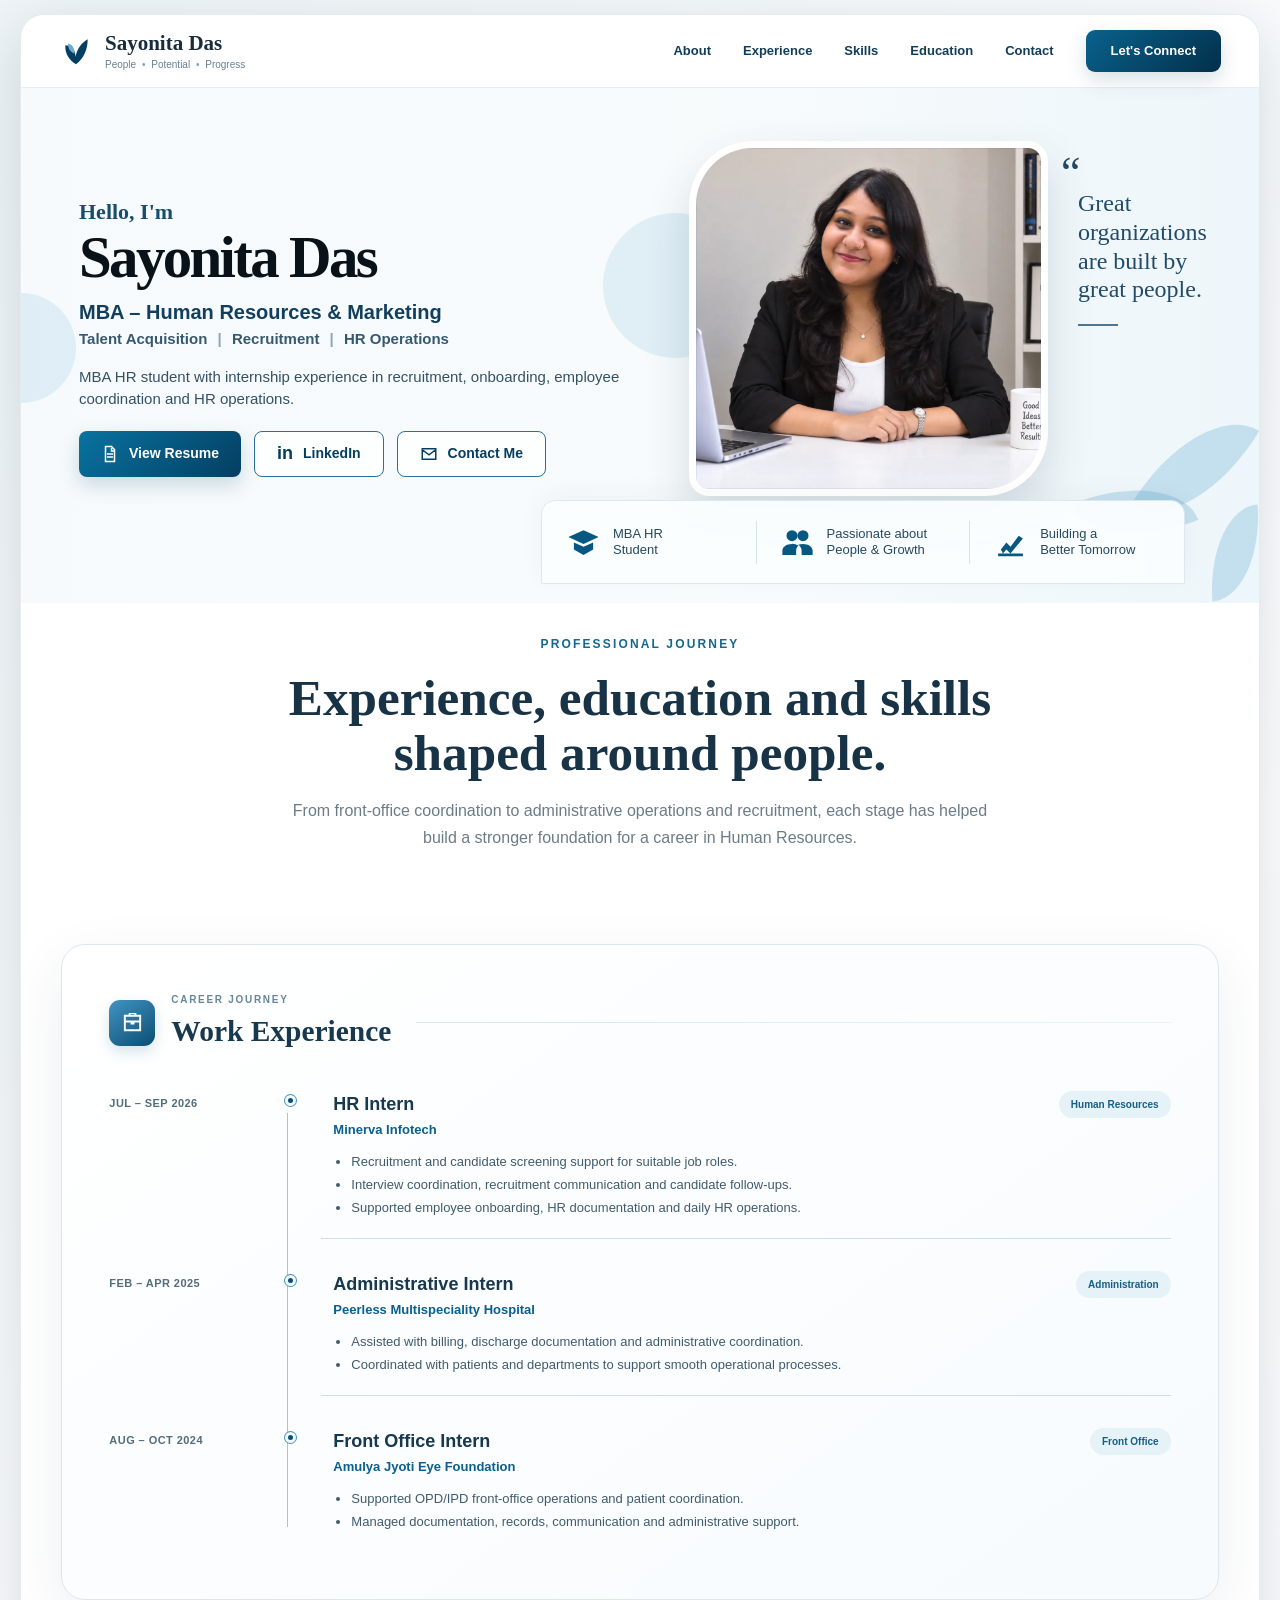
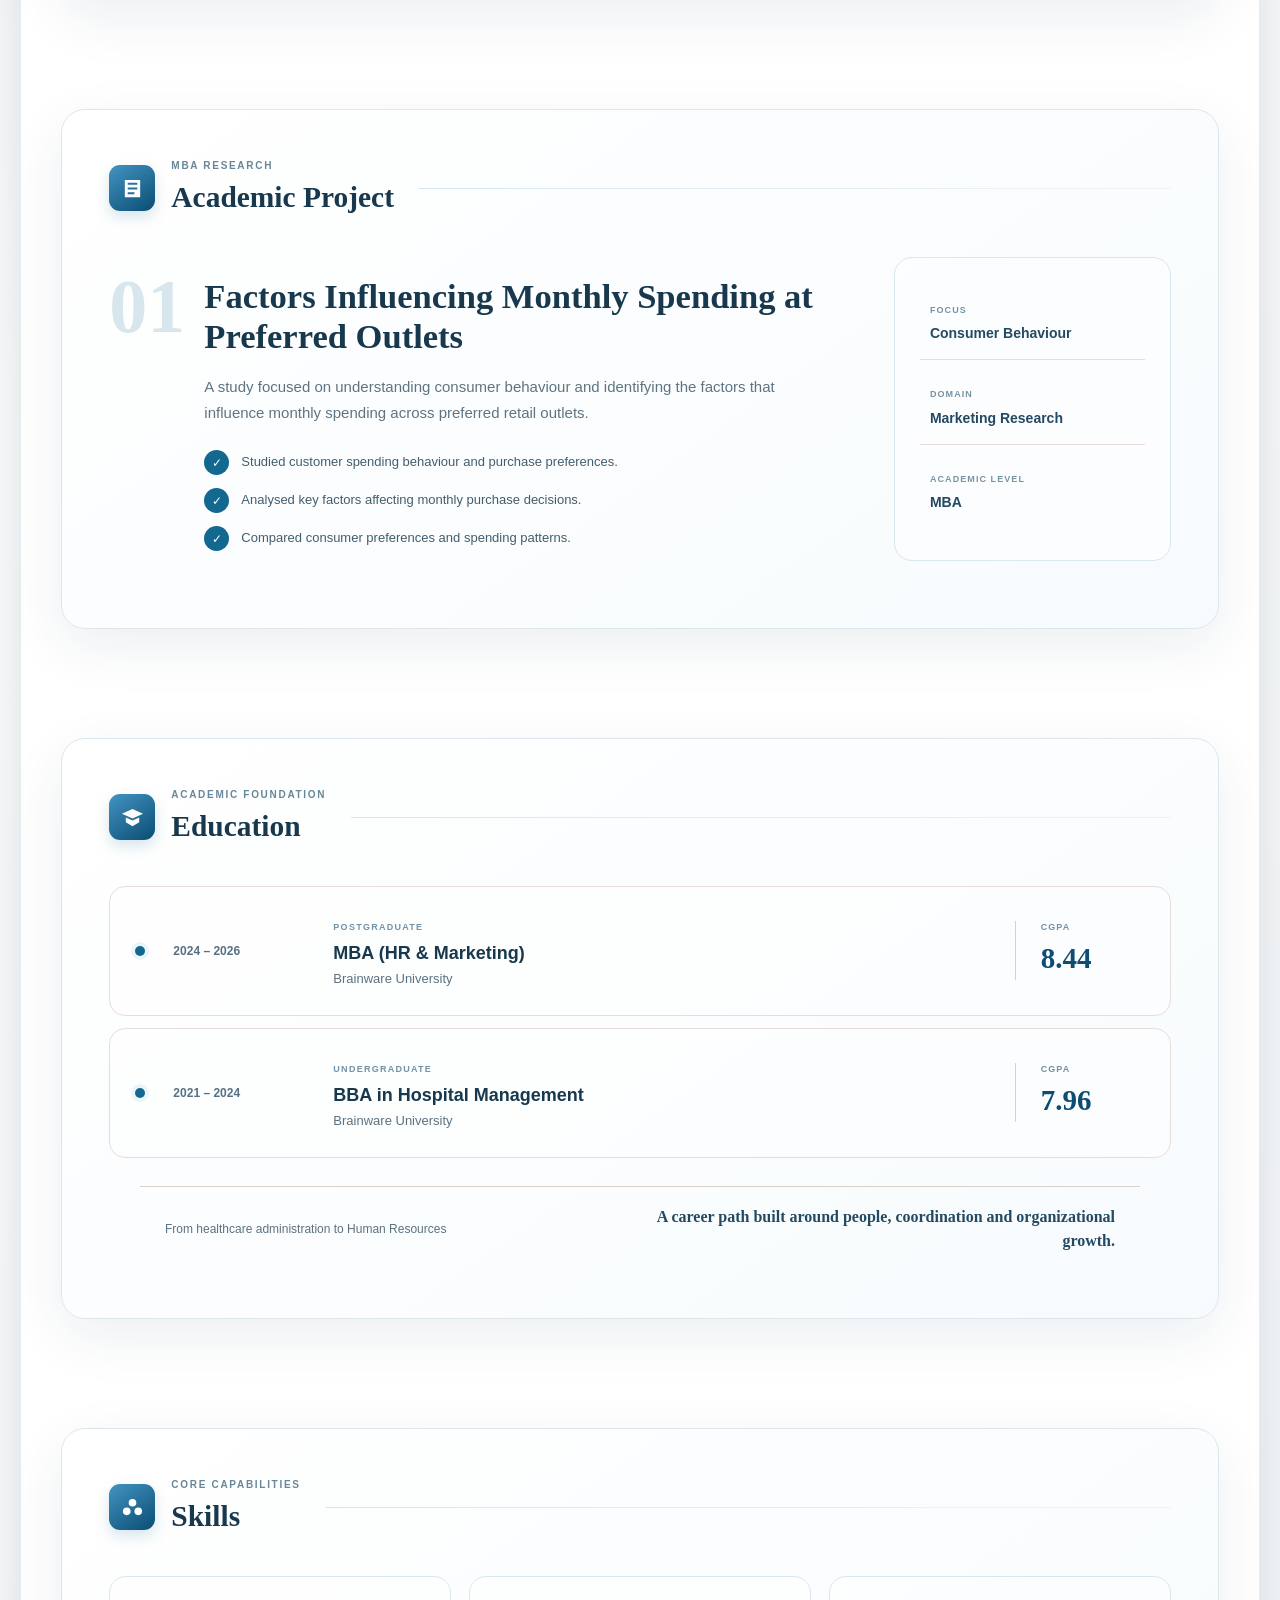
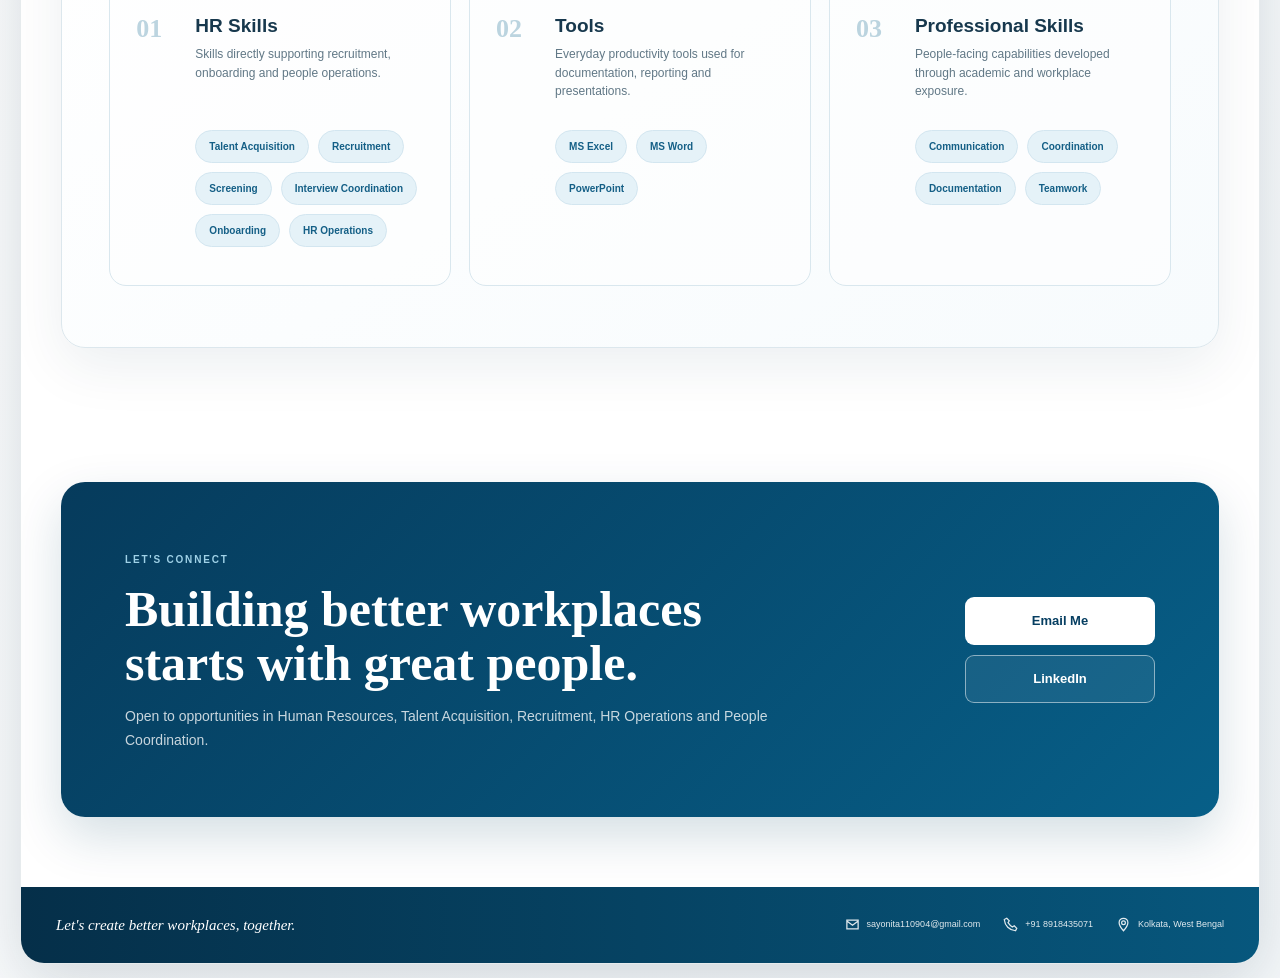
==== commit c15ad114: "Updated existing code" ====
--- a/index.html
+++ b/index.html
@@ -322,7 +322,7 @@
 
 
                         <a
-                            href="mailto:sayonita.das@email.com"
+                            href="mailto:sayonita110904@gmail.com"
                             class="secondary-button"
                         >
 
@@ -1451,7 +1451,7 @@
 
 
                     <a
-                        href="mailto:sayonita.das@email.com"
+                        href="mailto:sayonita110904@gmail.com"
                         class="contact-button"
                     >
                         Email Me
@@ -1500,7 +1500,7 @@
             <div class="footer-contact">
 
 
-                <a href="mailto:sayonita.das@email.com">
+                <a href="mailto:sayonita110904@gmail.com">
 
                     <svg
                         viewBox="0 0 24 24"
@@ -1511,13 +1511,13 @@
                         />
                     </svg>
 
-                    sayonita.das@email.com
+                    sayonita110904@gmail.com
 
                 </a>
 
 
 
-                <a href="tel:+919876543210">
+                <a href="tel:+91 8918435071">
 
                     <svg
                         viewBox="0 0 24 24"
@@ -1528,7 +1528,7 @@
                         />
                     </svg>
 
-                    +91 98765 43210
+                    +91 8918435071
 
                 </a>
 
